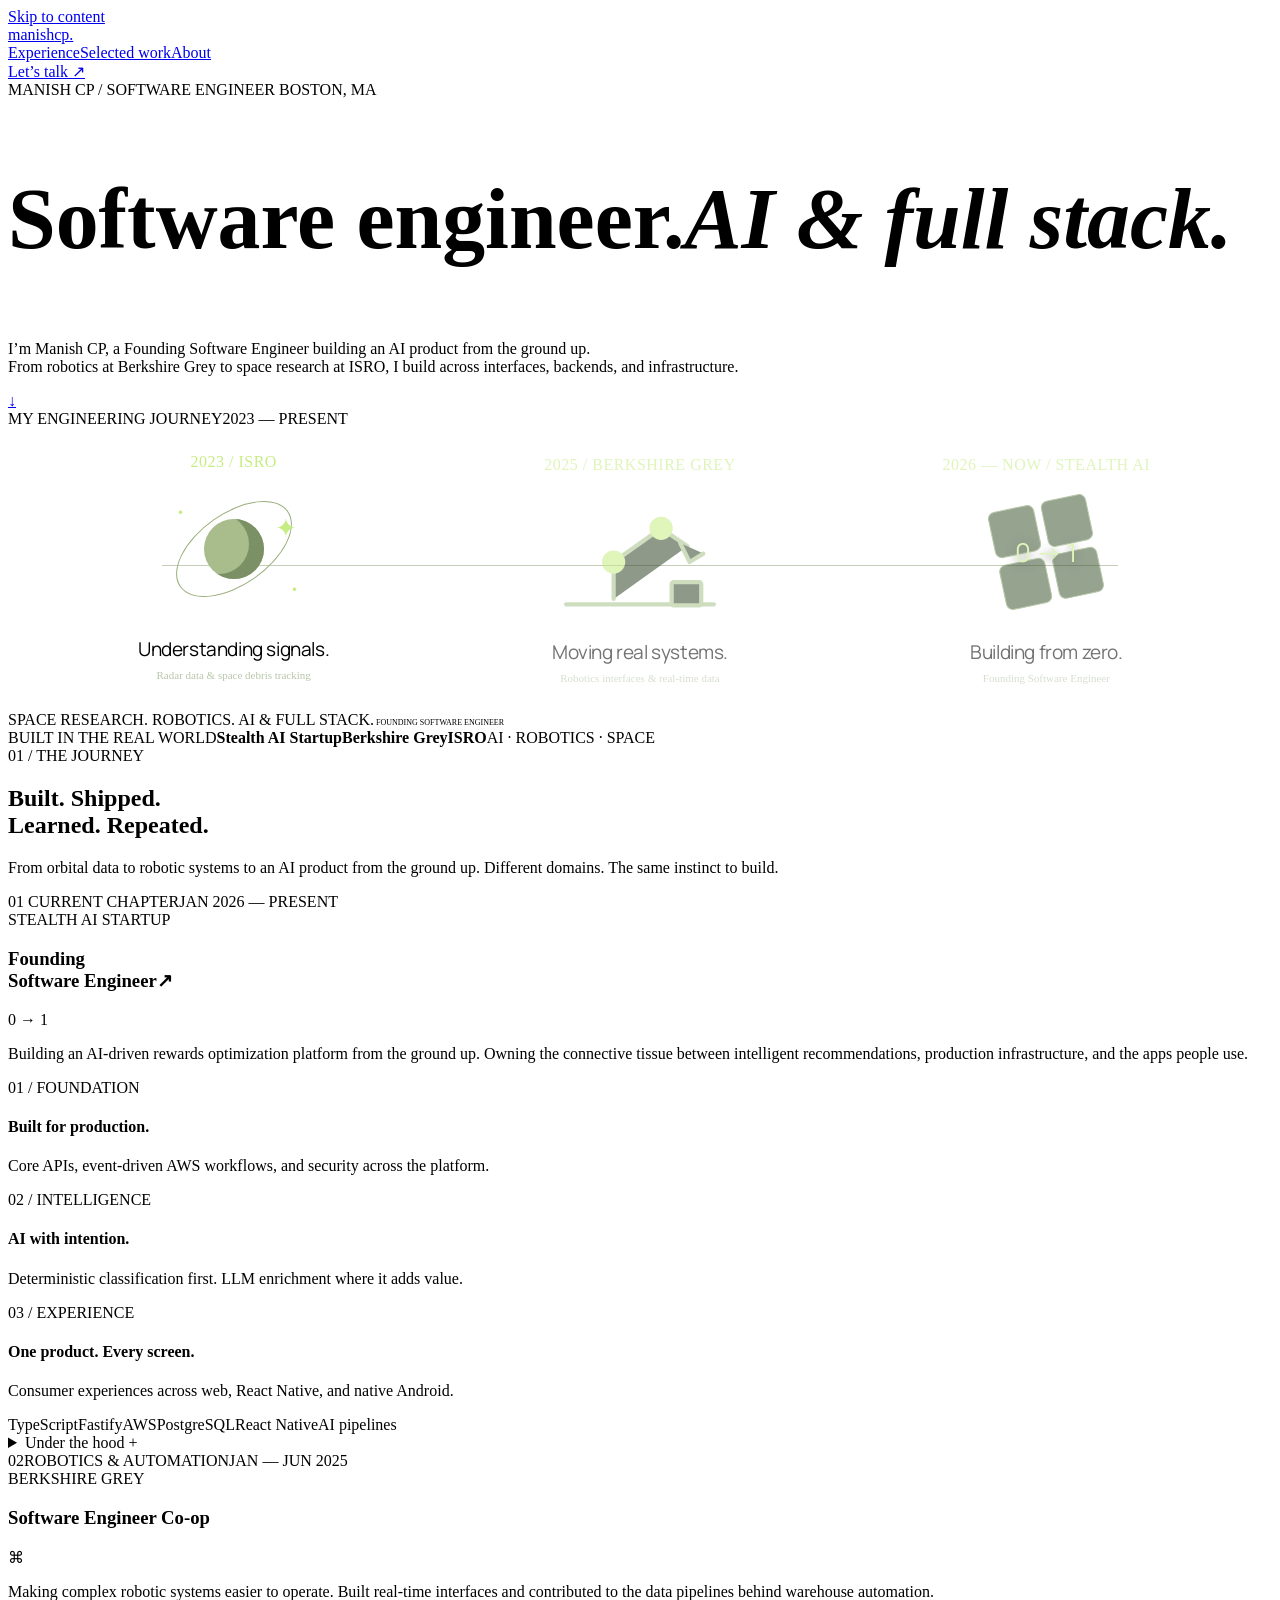
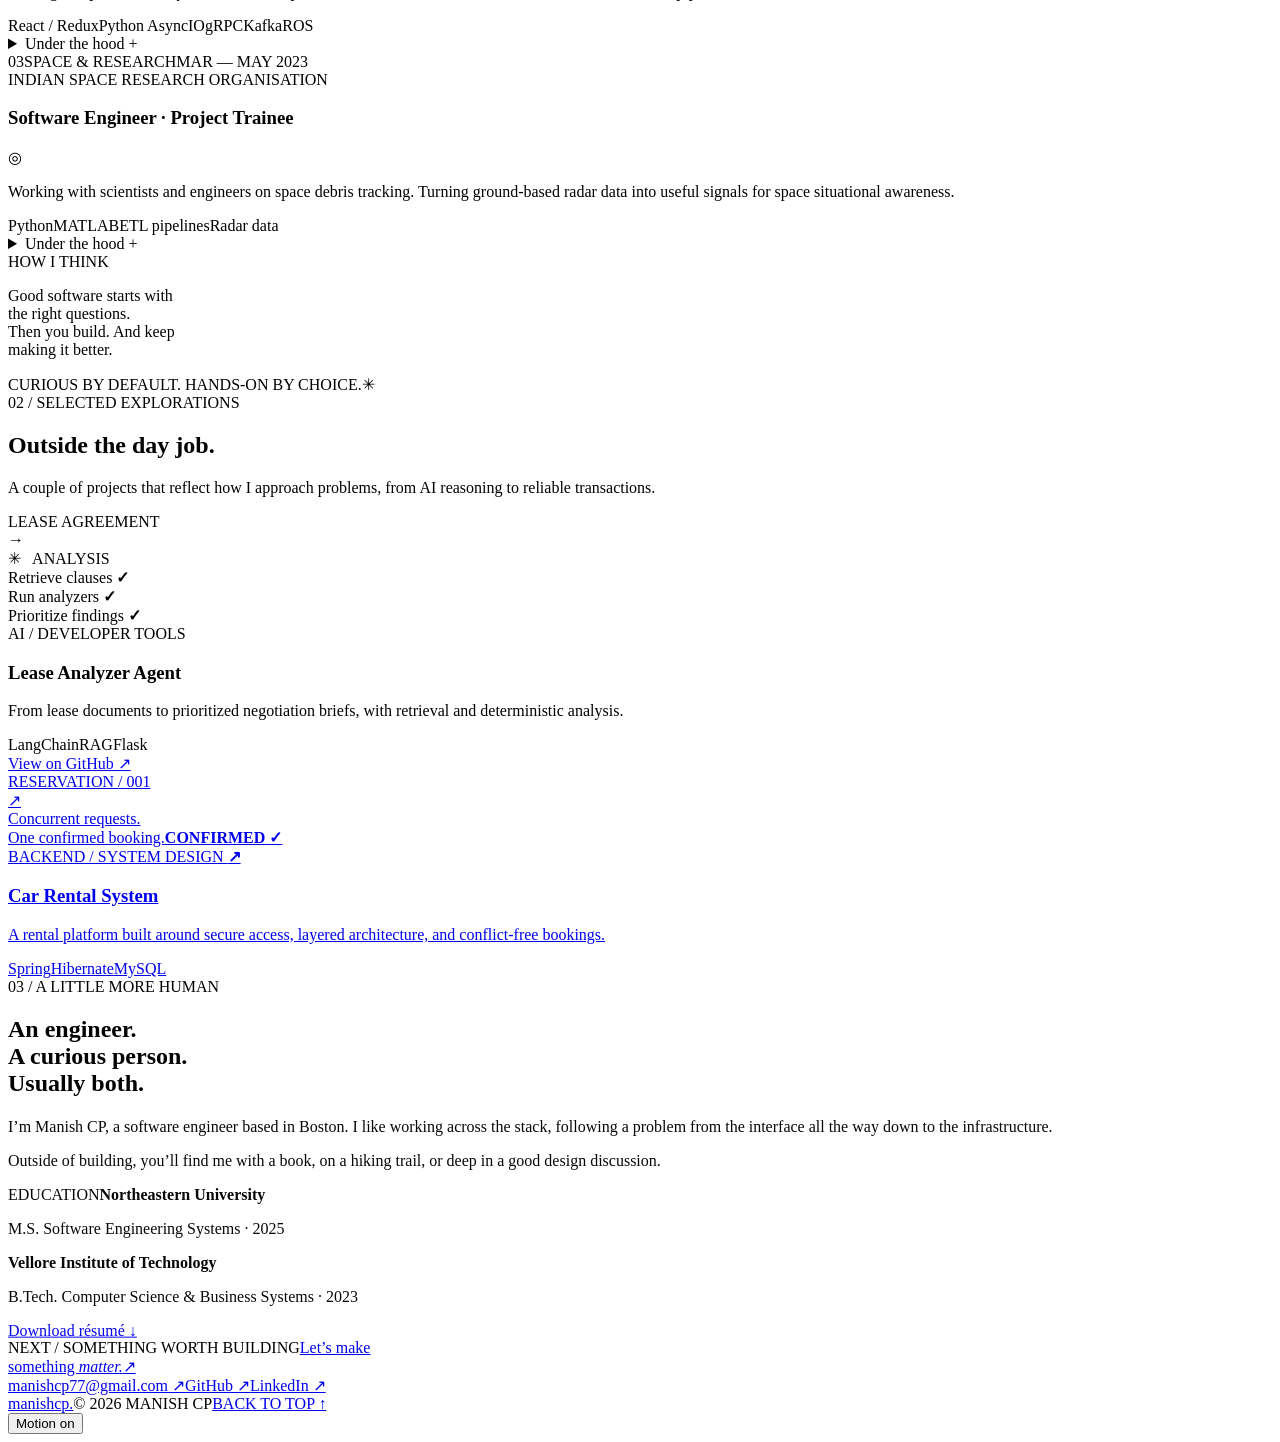
==== demo/index.html @ b19d229a "Clarify engineering focus and animate career journey" ====
<!doctype html>
<html lang="en">
<head>
  <meta charset="utf-8"><meta name="viewport" content="width=device-width,initial-scale=1">
  <title>Manish CP — Software Engineer · AI & Full Stack</title>
  <link rel="canonical" href="https://manishcp.github.io/">
  <meta name="description" content="Manish CP. Founding software engineer building AI products, reliable systems, and thoughtful interfaces.">
  <link rel="preconnect" href="https://fonts.googleapis.com"><link rel="preconnect" href="https://fonts.gstatic.com" crossorigin>
  <link href="https://fonts.googleapis.com/css2?family=DM+Sans:wght@400;450;500;550;600;650;700&family=Manrope:wght@400;500;600;650;700;750;800&display=swap" rel="stylesheet">
  <link rel="stylesheet" href="styles.css">
  <link rel="stylesheet" href="../journey.css">
  <script defer src="https://cdn.jsdelivr.net/npm/gsap@3.13.0/dist/gsap.min.js"></script>
  <script defer src="script.js"></script>
</head>
<body>
  <a class="skip" href="#main">Skip to content</a>
  <header class="nav"><a class="wordmark" href="#">manish<span>cp.</span></a><nav aria-label="Main navigation"><a href="#experience">Experience</a><a href="#work">Selected work</a><a href="#about">About</a></nav><a class="nav-contact" href="mailto:manishcp77@gmail.com">Let’s talk <span>↗</span></a></header>
  <main id="main">
    <section class="hero wrap">
      <div class="hero-main"><div class="eyebrow intro"><span class="status-dot"></span> MANISH CP / SOFTWARE ENGINEER <span class="location">BOSTON, MA</span></div>
        <h1><span class="line">Software engineer.</span><span class="line"><em>AI &amp; full stack.</em></span></h1>
        <div class="hero-bottom"><p class="intro">I’m Manish CP, a Founding Software Engineer building an AI product from the ground up.<br> From robotics at Berkshire Grey to space research at ISRO, I build across interfaces, backends, and infrastructure.</p><a class="round-link intro" href="#experience" aria-label="Explore my experience">↓</a></div>
      </div>
      <div class="system-board journey-board intro" aria-label="My engineering journey: space research at ISRO, robotics at Berkshire Grey, and founding software engineer at a stealth AI startup" data-chapter="0">
        <div class="board-top"><span><span class="tiny-dot"></span> MY ENGINEERING JOURNEY</span><span>2023 — PRESENT</span></div>
        <div class="journey-content"><div class="journey"><div class="journey-line"></div><article class="chapter"><span class="chapter-date">2023 / ISRO</span><div class="space-art"><div class="orbit"></div><div class="planet"></div><div class="satellite">✦</div><div class="star s1">·</div><div class="star s2">·</div></div><h2>Understanding signals.</h2><p>Radar data & space debris tracking</p></article><article class="chapter"><span class="chapter-date">2025 / BERKSHIRE GREY</span><div class="robot-art"><svg viewBox="0 0 180 130" aria-hidden="true"><path d="M20 115 H160"/><g class="arm"><path d="M65 110 L65 75 L110 43 L135 60"/><circle cx="65" cy="75" r="9"/><circle cx="110" cy="43" r="9"/><path class="grip" d="M128 57 L137 75 L150 67"/></g><rect x="120" y="94" width="28" height="22" rx="2"/></svg></div><h2>Moving real systems.</h2><p>Robotics interfaces & real-time data</p></article><article class="chapter"><span class="chapter-date">2026 — NOW / STEALTH AI</span><div class="founding-art"><div class="founding-grid"><span></span><span></span><span></span><span></span></div><div class="founding-symbol">0 → 1</div></div><h2>Building from zero.</h2><p>Founding Software Engineer</p></article></div></div>
        <div class="board-bottom"><span>SPACE RESEARCH. ROBOTICS. AI &amp; FULL STACK.</span><span class="live"><span class="status-dot"></span> FOUNDING SOFTWARE ENGINEER</span></div>
      </div>
      <div class="credibility"><span>BUILT IN THE REAL WORLD</span><strong>Stealth AI Startup</strong><strong>Berkshire Grey</strong><strong class="isro">ISRO</strong><span>AI · ROBOTICS · SPACE</span></div>
    </section>
    <section id="experience" class="experience wrap section-space">
      <div class="section-heading reveal"><div><span class="eyebrow">01 / THE JOURNEY</span><h2>Built. Shipped.<br><span>Learned. Repeated.</span></h2></div><p>From orbital data to robotic systems to an AI product from the ground up. Different domains. The same instinct to build.</p></div>
      <article class="role featured reveal"><div class="role-meta"><span class="role-number">01</span><span class="current"><span class="status-dot"></span> CURRENT CHAPTER</span><span>JAN 2026 — PRESENT</span></div><div class="role-main"><div class="role-title"><div><span class="company">STEALTH AI STARTUP</span><h3>Founding<br>Software Engineer<span class="accent">↗</span></h3></div><span class="role-index">0 → 1</span></div><p class="role-description">Building an AI-driven rewards optimization platform from the ground up. Owning the connective tissue between intelligent recommendations, production infrastructure, and the apps people use.</p><div class="pillars"><div><span>01 / FOUNDATION</span><h4>Built for production.</h4><p>Core APIs, event-driven AWS workflows, and security across the platform.</p></div><div><span>02 / INTELLIGENCE</span><h4>AI with intention.</h4><p>Deterministic classification first. LLM enrichment where it adds value.</p></div><div><span>03 / EXPERIENCE</span><h4>One product. Every screen.</h4><p>Consumer experiences across web, React Native, and native Android.</p></div></div><div class="tags"><span>TypeScript</span><span>Fastify</span><span>AWS</span><span>PostgreSQL</span><span>React Native</span><span>AI pipelines</span></div><details><summary>Under the hood <span>+</span></summary><p>Production APIs with Fastify and Prisma. Event processing with SQS, Step Functions, and EventBridge. JWT/RBAC and row-level security. A cross-platform scraping pipeline, merchant assets, and internal developer tooling.</p></details></div></article>
      <article class="role reveal"><div class="role-meta"><span class="role-number">02</span><span>ROBOTICS & AUTOMATION</span><span>JAN — JUN 2025</span></div><div class="role-main"><div class="role-title"><div><span class="company">BERKSHIRE GREY</span><h3>Software Engineer Co-op</h3></div><span class="abstract-mark">⌘</span></div><p class="role-description">Making complex robotic systems easier to operate. Built real-time interfaces and contributed to the data pipelines behind warehouse automation.</p><div class="tags"><span>React / Redux</span><span>Python AsyncIO</span><span>gRPC</span><span>Kafka</span><span>ROS</span></div><details><summary>Under the hood <span>+</span></summary><p>Interfaces spanning four product configurations, REST and WebSocket streams, reusable Pytest infrastructure, and Dockerized validation during the ROS1-to-ROS2 migration.</p></details></div></article>
      <article class="role reveal"><div class="role-meta"><span class="role-number">03</span><span>SPACE & RESEARCH</span><span>MAR — MAY 2023</span></div><div class="role-main"><div class="role-title"><div><span class="company">INDIAN SPACE RESEARCH ORGANISATION</span><h3>Software Engineer · Project Trainee</h3></div><span class="abstract-mark">◎</span></div><p class="role-description">Working with scientists and engineers on space debris tracking. Turning ground-based radar data into useful signals for space situational awareness.</p><div class="tags"><span>Python</span><span>MATLAB</span><span>ETL pipelines</span><span>Radar data</span></div><details><summary>Under the hood <span>+</span></summary><p>Automated radar data preprocessing and a space debris tracking prototype, with orbital coverage algorithms tuned to improve radar pass success.</p></details></div></article>
    </section>
    <section class="approach"><div class="wrap approach-inner"><span class="eyebrow reveal">HOW I THINK</span><p class="manifesto reveal">Good software starts with<br>the right questions.<br><span>Then you build. And keep<br>making it better.</span></p><div class="approach-footer"><span>CURIOUS BY DEFAULT. HANDS-ON BY CHOICE.</span><span class="asterisk" aria-hidden="true">✳</span></div></div></section>
    <section id="work" class="wrap section-space"><div class="section-heading reveal"><div><span class="eyebrow">02 / SELECTED EXPLORATIONS</span><h2>Outside the day job.</h2></div><p>A couple of projects that reflect how I approach problems, from AI reasoning to reliable transactions.</p></div><div class="projects"><article class="project reveal"><div class="project-visual agent-art" aria-hidden="true"><div class="document"><i></i><i></i><i></i><i></i><i></i><span>LEASE AGREEMENT</span></div><span class="connector">→</span><div class="analysis-box"><span>✳ &nbsp; ANALYSIS</span><div>Retrieve clauses <b>✓</b></div><div>Run analyzers <b>✓</b></div><div>Prioritize findings <b>✓</b></div></div></div><div class="project-caption"><span>AI / DEVELOPER TOOLS</span><h3>Lease Analyzer Agent</h3><p>From lease documents to prioritized negotiation briefs, with retrieval and deterministic analysis.</p><div class="tags"><span>LangChain</span><span>RAG</span><span>Flask</span></div><a class="text-link" href="https://github.com/ManishCP/agent_build_hackathon" target="_blank" rel="noopener noreferrer">View on GitHub ↗</a></div></article><a class="project reveal" href="https://github.com/ManishCP/CarRentalSystem" target="_blank" rel="noopener noreferrer"><div class="project-visual rental-art" aria-hidden="true"><div class="booking"><span>RESERVATION / 001</span><div class="car">↗</div><div class="booking-bottom"><span>Concurrent requests.<br>One confirmed booking.</span><b>CONFIRMED ✓</b></div></div></div><div class="project-caption"><span>BACKEND / SYSTEM DESIGN <b>↗</b></span><h3>Car Rental System</h3><p>A rental platform built around secure access, layered architecture, and conflict-free bookings.</p><div class="tags"><span>Spring</span><span>Hibernate</span><span>MySQL</span></div></div></a></div></section>
    <section id="about" class="about wrap section-space"><div class="reveal"><span class="eyebrow">03 / A LITTLE MORE HUMAN</span><h2>An engineer.<br>A curious person.<br><span>Usually both.</span></h2></div><div class="about-copy reveal"><p>I’m Manish CP, a software engineer based in Boston. I like working across the stack, following a problem from the interface all the way down to the infrastructure.</p><p>Outside of building, you’ll find me with a book, on a hiking trail, or deep in a good design discussion.</p><div class="education"><span>EDUCATION</span><strong>Northeastern University</strong><p>M.S. Software Engineering Systems · 2025</p><strong>Vellore Institute of Technology</strong><p>B.Tech. Computer Science & Business Systems · 2023</p></div><a class="text-link" href="../Docs/ManishCP_Resume.pdf" download="Manish_SoftwareEngineer_2026.pdf">Download résumé ↓</a></div></section>
    <footer id="contact"><div class="wrap"><div class="footer-top"><span class="eyebrow">NEXT / SOMETHING WORTH BUILDING</span><a href="mailto:manishcp77@gmail.com" class="contact-title">Let’s make<br>something <em>matter.</em><span>↗</span></a><div class="footer-links"><a href="mailto:manishcp77@gmail.com">manishcp77@gmail.com ↗</a><a href="https://github.com/ManishCP" target="_blank" rel="noopener noreferrer">GitHub ↗</a><a href="https://www.linkedin.com/in/manishcp/" target="_blank" rel="noopener noreferrer">LinkedIn ↗</a></div></div><div class="footer-bottom"><a class="wordmark" href="#">manish<span>cp.</span></a><span>© 2026 MANISH CP</span><a href="#">BACK TO TOP ↑</a></div></div></footer>
  </main>
  <button class="motion-toggle" aria-pressed="false" title="Pause decorative animations">Motion <span>on</span></button>
</body>
</html>
---- journey.css ----
.journey-content{padding:25px 35px 30px;background-image:radial-gradient(#a2b79325 .7px,transparent .7px);background-size:20px 20px}.journey{display:grid;grid-template-columns:repeat(3,1fr);gap:25px;position:relative}.journey-line{position:absolute;top:49%;height:1px;background:#69835366;left:10%;right:10%}.chapter{position:relative;text-align:center;opacity:.55;transition:opacity .9s,transform .9s;transform:translateY(3px)}.chapter-date{font:9px var(--mono);letter-spacing:.5px;color:#c5ed83}.chapter h2{font:400 19px Manrope,sans-serif;letter-spacing:-.4px;margin:10px 0 7px}.chapter p{font-size:11px;color:#b7c6aa;margin:0}.space-art,.robot-art,.founding-art{height:155px;position:relative;max-width:190px;margin:auto}.journey .planet{width:60px;height:60px;border-radius:50%;background:#a8bc8c;box-shadow:inset -15px -5px 0 #7b9065;position:absolute;top:50%;left:50%;transform:translate(-50%,-50%)}.journey .orbit{width:130px;height:70px;border:1px solid #98ad7a;border-radius:50%;position:absolute;top:50%;left:50%;transform:translate(-50%,-50%) rotate(-35deg)}.satellite{position:absolute;top:27%;left:72%;color:#c5ed83;font-size:26px;animation:journey-satellite 5s ease-in-out infinite}.star{position:absolute;color:#c5ed83;font-size:30px}.s1{left:20%;top:15%}.s2{left:80%;top:65%}.robot-art svg{height:100%;width:100%;fill:#33462c;stroke:#a8c38c;stroke-width:4;stroke-linecap:round;stroke-linejoin:round}.robot-art .arm{transform-origin:65px 110px;animation:journey-robot 4s ease-in-out infinite}.robot-art circle{fill:#c5ed83;stroke:#c5ed83}.founding-grid{position:absolute;top:50%;left:50%;width:100px;height:100px;transform:translate(-50%,-50%) rotate(-12deg);display:grid;grid-template-columns:1fr 1fr;gap:7px}.founding-grid span{background:#405835;border:1px solid #7e9a62;border-radius:7px;animation:journey-tiles 4s ease-in-out infinite alternate}.founding-grid span:nth-child(2){animation-delay:-1s}.founding-grid span:nth-child(3){animation-delay:-2s}.founding-symbol{position:absolute;inset:0;display:grid;place-items:center;font:26px Manrope,sans-serif;color:#c5ed83;text-shadow:0 2px 10px #10200a}.journey-board[data-chapter="0"] .chapter:nth-of-type(1),.journey-board[data-chapter="1"] .chapter:nth-of-type(2),.journey-board[data-chapter="2"] .chapter:nth-of-type(3){opacity:1;transform:none}.journey-board .board-bottom{gap:20px}.journey-board .live{font-size:8px}.motion-off .chapter{opacity:1;transform:none}.hero h1{font-size:clamp(54px,6.7vw,92px)}@keyframes journey-satellite{50%{transform:translate(-4px,8px)}}@keyframes journey-robot{50%{transform:rotate(-15deg)}}@keyframes journey-tiles{to{background:#66884a;transform:translateY(-4px)}}@media(max-width:800px){.journey-content{padding:25px 15px}.journey{gap:12px}.chapter-date{font-size:7px}.chapter h2{font-size:15px}.chapter p{font-size:9px}.journey-board .board-bottom{font-size:7px;letter-spacing:.4px}.journey-board .live{font-size:7px}}@media(max-width:560px){.hero h1{font-size:clamp(35px,8.5vw,48px);letter-spacing:-2px}.journey-content{padding:20px 23px}.journey{grid-template-columns:1fr;gap:15px}.journey-line{top:30px;bottom:30px;left:42px;right:auto;height:auto;width:1px}.chapter{display:grid;grid-template-columns:85px 1fr;text-align:left;align-items:center;column-gap:20px;min-height:95px}.chapter-date{grid-column:2;align-self:end;font-size:7px}.space-art,.robot-art,.founding-art{width:85px;height:95px;grid-column:1;grid-row:1 / 4}.chapter h2{grid-column:2;font-size:16px;margin:7px 0 4px}.chapter p{grid-column:2;align-self:start;font-size:9px}.journey .planet{width:35px;height:35px}.journey .orbit{width:80px;height:40px}.satellite{font-size:18px}.founding-grid{width:65px;height:65px;gap:4px}.founding-symbol{font-size:19px}.journey-board .board-bottom{flex-direction:column;gap:12px}.journey-board .board-bottom>span:first-child{max-width:none}.journey-board .live{font-size:7px}}@media(prefers-reduced-motion:reduce){.chapter{opacity:1;transform:none}}
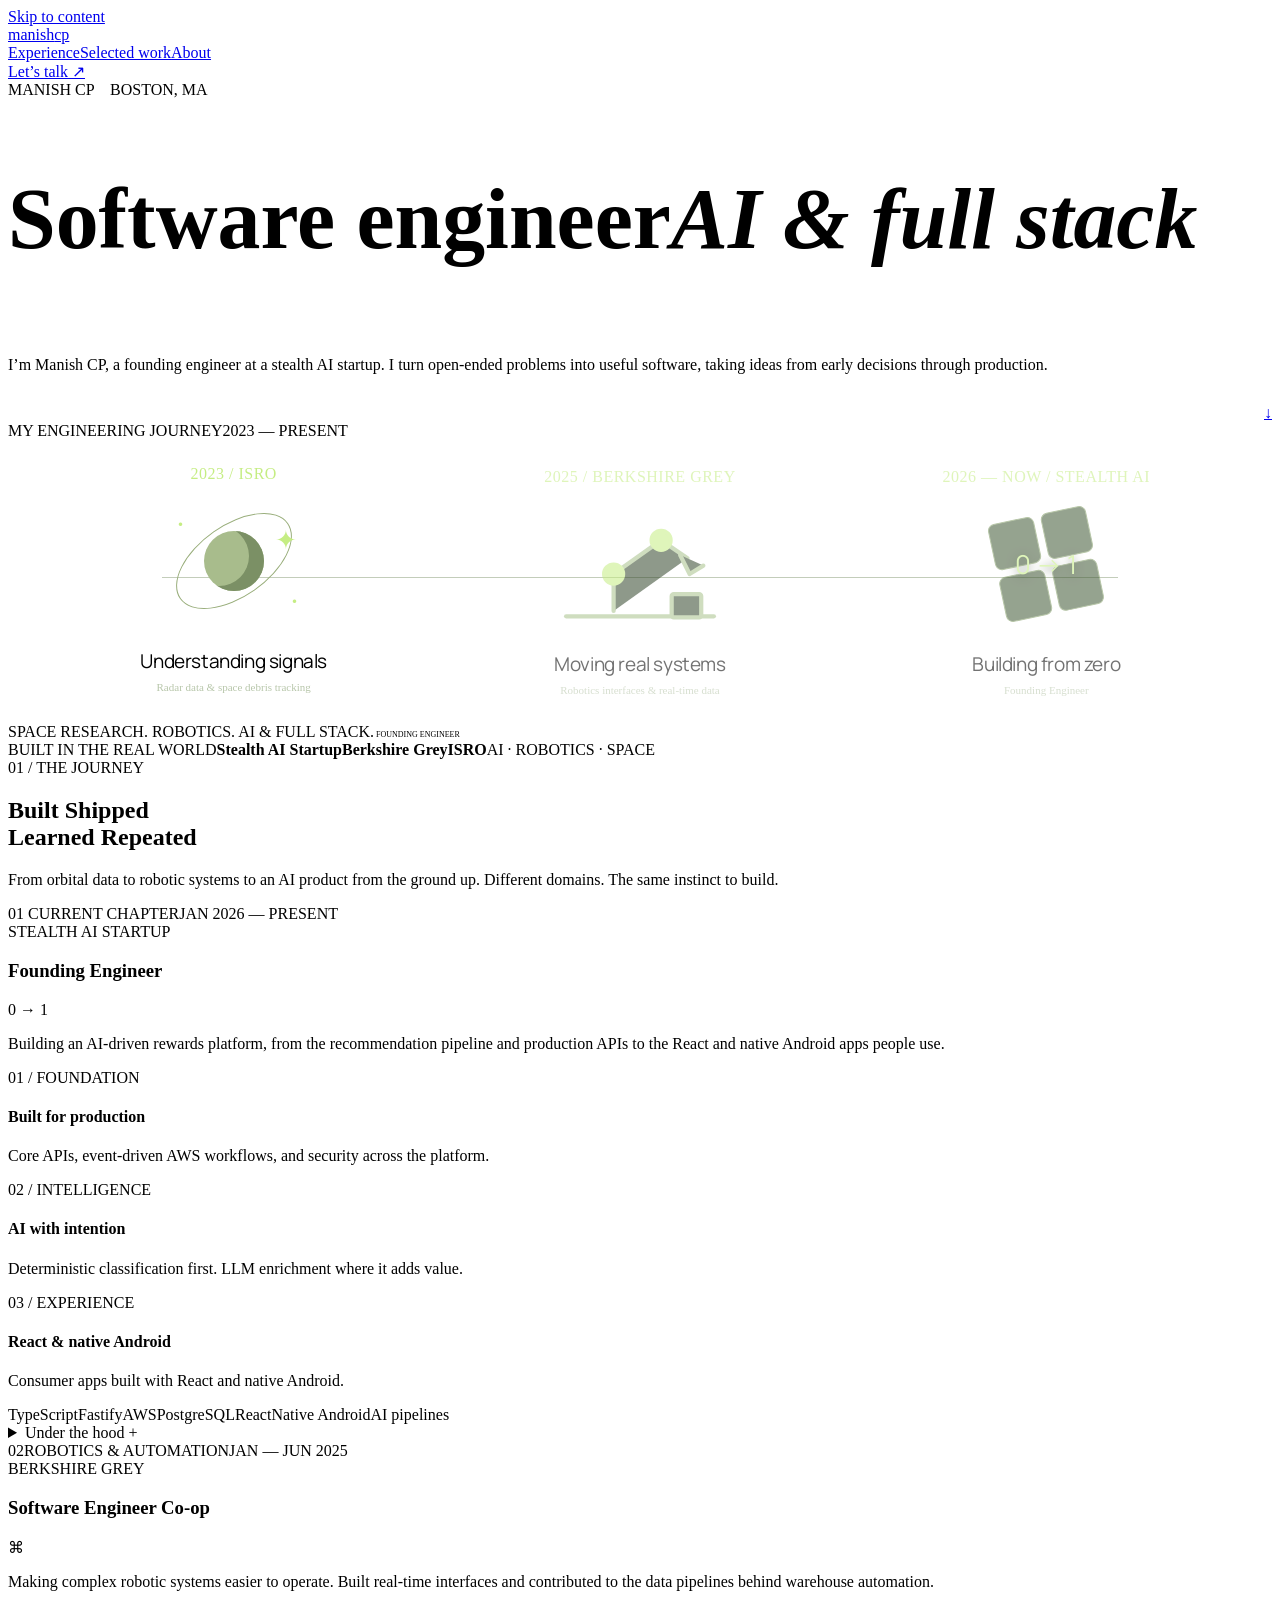
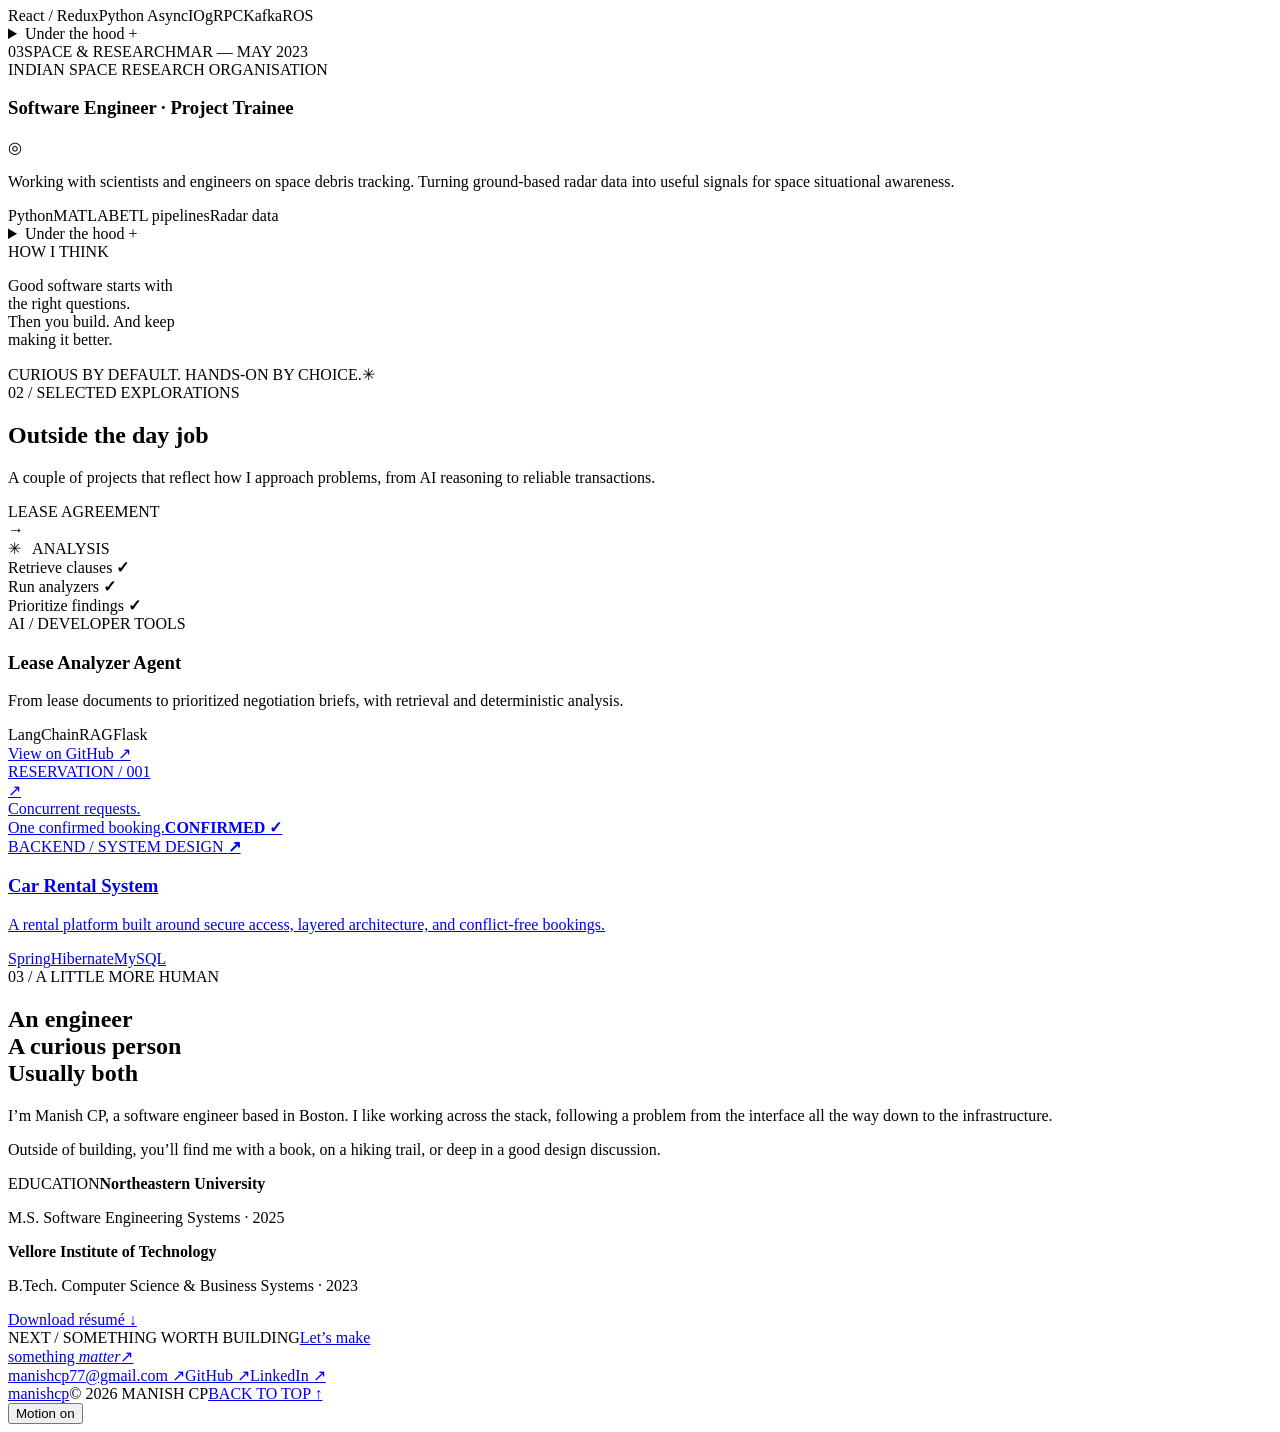
==== commit 8a679464: "Refine portfolio copy and full-width introduction" ====
--- a/demo/index.html
+++ b/demo/index.html
@@ -14,30 +14,30 @@
 </head>
 <body>
   <a class="skip" href="#main">Skip to content</a>
-  <header class="nav"><a class="wordmark" href="#">manish<span>cp.</span></a><nav aria-label="Main navigation"><a href="#experience">Experience</a><a href="#work">Selected work</a><a href="#about">About</a></nav><a class="nav-contact" href="mailto:manishcp77@gmail.com">Let’s talk <span>↗</span></a></header>
+  <header class="nav"><a class="wordmark" href="#">manish<span>cp</span></a><nav aria-label="Main navigation"><a href="#experience">Experience</a><a href="#work">Selected work</a><a href="#about">About</a></nav><a class="nav-contact" href="mailto:manishcp77@gmail.com">Let’s talk <span>↗</span></a></header>
   <main id="main">
     <section class="hero wrap">
-      <div class="hero-main"><div class="eyebrow intro"><span class="status-dot"></span> MANISH CP / SOFTWARE ENGINEER <span class="location">BOSTON, MA</span></div>
-        <h1><span class="line">Software engineer.</span><span class="line"><em>AI &amp; full stack.</em></span></h1>
-        <div class="hero-bottom"><p class="intro">I’m Manish CP, a Founding Software Engineer building an AI product from the ground up.<br> From robotics at Berkshire Grey to space research at ISRO, I build across interfaces, backends, and infrastructure.</p><a class="round-link intro" href="#experience" aria-label="Explore my experience">↓</a></div>
+      <div class="hero-main"><div class="eyebrow intro"><span class="status-dot"></span> MANISH CP <span class="location">BOSTON, MA</span></div>
+        <h1><span class="line">Software engineer</span><span class="line"><em>AI &amp; full stack</em></span></h1>
+        <div class="hero-bottom"><p class="intro">I’m Manish CP, a founding engineer at a stealth AI startup. I turn open-ended problems into useful software, taking ideas from early decisions through production.</p><a class="round-link intro" href="#experience" aria-label="Explore my experience">↓</a></div>
       </div>
       <div class="system-board journey-board intro" aria-label="My engineering journey: space research at ISRO, robotics at Berkshire Grey, and founding software engineer at a stealth AI startup" data-chapter="0">
         <div class="board-top"><span><span class="tiny-dot"></span> MY ENGINEERING JOURNEY</span><span>2023 — PRESENT</span></div>
-        <div class="journey-content"><div class="journey"><div class="journey-line"></div><article class="chapter"><span class="chapter-date">2023 / ISRO</span><div class="space-art"><div class="orbit"></div><div class="planet"></div><div class="satellite">✦</div><div class="star s1">·</div><div class="star s2">·</div></div><h2>Understanding signals.</h2><p>Radar data & space debris tracking</p></article><article class="chapter"><span class="chapter-date">2025 / BERKSHIRE GREY</span><div class="robot-art"><svg viewBox="0 0 180 130" aria-hidden="true"><path d="M20 115 H160"/><g class="arm"><path d="M65 110 L65 75 L110 43 L135 60"/><circle cx="65" cy="75" r="9"/><circle cx="110" cy="43" r="9"/><path class="grip" d="M128 57 L137 75 L150 67"/></g><rect x="120" y="94" width="28" height="22" rx="2"/></svg></div><h2>Moving real systems.</h2><p>Robotics interfaces & real-time data</p></article><article class="chapter"><span class="chapter-date">2026 — NOW / STEALTH AI</span><div class="founding-art"><div class="founding-grid"><span></span><span></span><span></span><span></span></div><div class="founding-symbol">0 → 1</div></div><h2>Building from zero.</h2><p>Founding Software Engineer</p></article></div></div>
-        <div class="board-bottom"><span>SPACE RESEARCH. ROBOTICS. AI &amp; FULL STACK.</span><span class="live"><span class="status-dot"></span> FOUNDING SOFTWARE ENGINEER</span></div>
+        <div class="journey-content"><div class="journey"><div class="journey-line"></div><article class="chapter"><span class="chapter-date">2023 / ISRO</span><div class="space-art"><div class="orbit"></div><div class="planet"></div><div class="satellite">✦</div><div class="star s1">·</div><div class="star s2">·</div></div><h2>Understanding signals</h2><p>Radar data & space debris tracking</p></article><article class="chapter"><span class="chapter-date">2025 / BERKSHIRE GREY</span><div class="robot-art"><svg viewBox="0 0 180 130" aria-hidden="true"><path d="M20 115 H160"/><g class="arm"><path d="M65 110 L65 75 L110 43 L135 60"/><circle cx="65" cy="75" r="9"/><circle cx="110" cy="43" r="9"/><path class="grip" d="M128 57 L137 75 L150 67"/></g><rect x="120" y="94" width="28" height="22" rx="2"/></svg></div><h2>Moving real systems</h2><p>Robotics interfaces & real-time data</p></article><article class="chapter"><span class="chapter-date">2026 — NOW / STEALTH AI</span><div class="founding-art"><div class="founding-grid"><span></span><span></span><span></span><span></span></div><div class="founding-symbol">0 → 1</div></div><h2>Building from zero</h2><p>Founding Engineer</p></article></div></div>
+        <div class="board-bottom"><span>SPACE RESEARCH. ROBOTICS. AI &amp; FULL STACK.</span><span class="live"><span class="status-dot"></span> FOUNDING ENGINEER</span></div>
       </div>
       <div class="credibility"><span>BUILT IN THE REAL WORLD</span><strong>Stealth AI Startup</strong><strong>Berkshire Grey</strong><strong class="isro">ISRO</strong><span>AI · ROBOTICS · SPACE</span></div>
     </section>
     <section id="experience" class="experience wrap section-space">
-      <div class="section-heading reveal"><div><span class="eyebrow">01 / THE JOURNEY</span><h2>Built. Shipped.<br><span>Learned. Repeated.</span></h2></div><p>From orbital data to robotic systems to an AI product from the ground up. Different domains. The same instinct to build.</p></div>
-      <article class="role featured reveal"><div class="role-meta"><span class="role-number">01</span><span class="current"><span class="status-dot"></span> CURRENT CHAPTER</span><span>JAN 2026 — PRESENT</span></div><div class="role-main"><div class="role-title"><div><span class="company">STEALTH AI STARTUP</span><h3>Founding<br>Software Engineer<span class="accent">↗</span></h3></div><span class="role-index">0 → 1</span></div><p class="role-description">Building an AI-driven rewards optimization platform from the ground up. Owning the connective tissue between intelligent recommendations, production infrastructure, and the apps people use.</p><div class="pillars"><div><span>01 / FOUNDATION</span><h4>Built for production.</h4><p>Core APIs, event-driven AWS workflows, and security across the platform.</p></div><div><span>02 / INTELLIGENCE</span><h4>AI with intention.</h4><p>Deterministic classification first. LLM enrichment where it adds value.</p></div><div><span>03 / EXPERIENCE</span><h4>One product. Every screen.</h4><p>Consumer experiences across web, React Native, and native Android.</p></div></div><div class="tags"><span>TypeScript</span><span>Fastify</span><span>AWS</span><span>PostgreSQL</span><span>React Native</span><span>AI pipelines</span></div><details><summary>Under the hood <span>+</span></summary><p>Production APIs with Fastify and Prisma. Event processing with SQS, Step Functions, and EventBridge. JWT/RBAC and row-level security. A cross-platform scraping pipeline, merchant assets, and internal developer tooling.</p></details></div></article>
+      <div class="section-heading reveal"><div><span class="eyebrow">01 / THE JOURNEY</span><h2>Built Shipped<br><span>Learned Repeated</span></h2></div><p>From orbital data to robotic systems to an AI product from the ground up. Different domains. The same instinct to build.</p></div>
+      <article class="role featured reveal"><div class="role-meta"><span class="role-number">01</span><span class="current"><span class="status-dot"></span> CURRENT CHAPTER</span><span>JAN 2026 — PRESENT</span></div><div class="role-main"><div class="role-title"><div><span class="company">STEALTH AI STARTUP</span><h3>Founding Engineer</h3></div><span class="role-index">0 → 1</span></div><p class="role-description">Building an AI-driven rewards platform, from the recommendation pipeline and production APIs to the React and native Android apps people use.</p><div class="pillars"><div><span>01 / FOUNDATION</span><h4>Built for production</h4><p>Core APIs, event-driven AWS workflows, and security across the platform.</p></div><div><span>02 / INTELLIGENCE</span><h4>AI with intention</h4><p>Deterministic classification first. LLM enrichment where it adds value.</p></div><div><span>03 / EXPERIENCE</span><h4>React &amp; native Android</h4><p>Consumer apps built with React and native Android.</p></div></div><div class="tags"><span>TypeScript</span><span>Fastify</span><span>AWS</span><span>PostgreSQL</span><span>React</span><span>Native Android</span><span>AI pipelines</span></div><details><summary>Under the hood <span>+</span></summary><p>Production APIs with Fastify and Prisma. Event processing with SQS, Step Functions, and EventBridge. JWT/RBAC and row-level security. A cross-platform scraping pipeline, merchant assets, and internal developer tooling.</p></details></div></article>
       <article class="role reveal"><div class="role-meta"><span class="role-number">02</span><span>ROBOTICS & AUTOMATION</span><span>JAN — JUN 2025</span></div><div class="role-main"><div class="role-title"><div><span class="company">BERKSHIRE GREY</span><h3>Software Engineer Co-op</h3></div><span class="abstract-mark">⌘</span></div><p class="role-description">Making complex robotic systems easier to operate. Built real-time interfaces and contributed to the data pipelines behind warehouse automation.</p><div class="tags"><span>React / Redux</span><span>Python AsyncIO</span><span>gRPC</span><span>Kafka</span><span>ROS</span></div><details><summary>Under the hood <span>+</span></summary><p>Interfaces spanning four product configurations, REST and WebSocket streams, reusable Pytest infrastructure, and Dockerized validation during the ROS1-to-ROS2 migration.</p></details></div></article>
       <article class="role reveal"><div class="role-meta"><span class="role-number">03</span><span>SPACE & RESEARCH</span><span>MAR — MAY 2023</span></div><div class="role-main"><div class="role-title"><div><span class="company">INDIAN SPACE RESEARCH ORGANISATION</span><h3>Software Engineer · Project Trainee</h3></div><span class="abstract-mark">◎</span></div><p class="role-description">Working with scientists and engineers on space debris tracking. Turning ground-based radar data into useful signals for space situational awareness.</p><div class="tags"><span>Python</span><span>MATLAB</span><span>ETL pipelines</span><span>Radar data</span></div><details><summary>Under the hood <span>+</span></summary><p>Automated radar data preprocessing and a space debris tracking prototype, with orbital coverage algorithms tuned to improve radar pass success.</p></details></div></article>
     </section>
     <section class="approach"><div class="wrap approach-inner"><span class="eyebrow reveal">HOW I THINK</span><p class="manifesto reveal">Good software starts with<br>the right questions.<br><span>Then you build. And keep<br>making it better.</span></p><div class="approach-footer"><span>CURIOUS BY DEFAULT. HANDS-ON BY CHOICE.</span><span class="asterisk" aria-hidden="true">✳</span></div></div></section>
-    <section id="work" class="wrap section-space"><div class="section-heading reveal"><div><span class="eyebrow">02 / SELECTED EXPLORATIONS</span><h2>Outside the day job.</h2></div><p>A couple of projects that reflect how I approach problems, from AI reasoning to reliable transactions.</p></div><div class="projects"><article class="project reveal"><div class="project-visual agent-art" aria-hidden="true"><div class="document"><i></i><i></i><i></i><i></i><i></i><span>LEASE AGREEMENT</span></div><span class="connector">→</span><div class="analysis-box"><span>✳ &nbsp; ANALYSIS</span><div>Retrieve clauses <b>✓</b></div><div>Run analyzers <b>✓</b></div><div>Prioritize findings <b>✓</b></div></div></div><div class="project-caption"><span>AI / DEVELOPER TOOLS</span><h3>Lease Analyzer Agent</h3><p>From lease documents to prioritized negotiation briefs, with retrieval and deterministic analysis.</p><div class="tags"><span>LangChain</span><span>RAG</span><span>Flask</span></div><a class="text-link" href="https://github.com/ManishCP/agent_build_hackathon" target="_blank" rel="noopener noreferrer">View on GitHub ↗</a></div></article><a class="project reveal" href="https://github.com/ManishCP/CarRentalSystem" target="_blank" rel="noopener noreferrer"><div class="project-visual rental-art" aria-hidden="true"><div class="booking"><span>RESERVATION / 001</span><div class="car">↗</div><div class="booking-bottom"><span>Concurrent requests.<br>One confirmed booking.</span><b>CONFIRMED ✓</b></div></div></div><div class="project-caption"><span>BACKEND / SYSTEM DESIGN <b>↗</b></span><h3>Car Rental System</h3><p>A rental platform built around secure access, layered architecture, and conflict-free bookings.</p><div class="tags"><span>Spring</span><span>Hibernate</span><span>MySQL</span></div></div></a></div></section>
-    <section id="about" class="about wrap section-space"><div class="reveal"><span class="eyebrow">03 / A LITTLE MORE HUMAN</span><h2>An engineer.<br>A curious person.<br><span>Usually both.</span></h2></div><div class="about-copy reveal"><p>I’m Manish CP, a software engineer based in Boston. I like working across the stack, following a problem from the interface all the way down to the infrastructure.</p><p>Outside of building, you’ll find me with a book, on a hiking trail, or deep in a good design discussion.</p><div class="education"><span>EDUCATION</span><strong>Northeastern University</strong><p>M.S. Software Engineering Systems · 2025</p><strong>Vellore Institute of Technology</strong><p>B.Tech. Computer Science & Business Systems · 2023</p></div><a class="text-link" href="../Docs/ManishCP_Resume.pdf" download="Manish_SoftwareEngineer_2026.pdf">Download résumé ↓</a></div></section>
-    <footer id="contact"><div class="wrap"><div class="footer-top"><span class="eyebrow">NEXT / SOMETHING WORTH BUILDING</span><a href="mailto:manishcp77@gmail.com" class="contact-title">Let’s make<br>something <em>matter.</em><span>↗</span></a><div class="footer-links"><a href="mailto:manishcp77@gmail.com">manishcp77@gmail.com ↗</a><a href="https://github.com/ManishCP" target="_blank" rel="noopener noreferrer">GitHub ↗</a><a href="https://www.linkedin.com/in/manishcp/" target="_blank" rel="noopener noreferrer">LinkedIn ↗</a></div></div><div class="footer-bottom"><a class="wordmark" href="#">manish<span>cp.</span></a><span>© 2026 MANISH CP</span><a href="#">BACK TO TOP ↑</a></div></div></footer>
+    <section id="work" class="wrap section-space"><div class="section-heading reveal"><div><span class="eyebrow">02 / SELECTED EXPLORATIONS</span><h2>Outside the day job</h2></div><p>A couple of projects that reflect how I approach problems, from AI reasoning to reliable transactions.</p></div><div class="projects"><article class="project reveal"><div class="project-visual agent-art" aria-hidden="true"><div class="document"><i></i><i></i><i></i><i></i><i></i><span>LEASE AGREEMENT</span></div><span class="connector">→</span><div class="analysis-box"><span>✳ &nbsp; ANALYSIS</span><div>Retrieve clauses <b>✓</b></div><div>Run analyzers <b>✓</b></div><div>Prioritize findings <b>✓</b></div></div></div><div class="project-caption"><span>AI / DEVELOPER TOOLS</span><h3>Lease Analyzer Agent</h3><p>From lease documents to prioritized negotiation briefs, with retrieval and deterministic analysis.</p><div class="tags"><span>LangChain</span><span>RAG</span><span>Flask</span></div><a class="text-link" href="https://github.com/ManishCP/agent_build_hackathon" target="_blank" rel="noopener noreferrer">View on GitHub ↗</a></div></article><a class="project reveal" href="https://github.com/ManishCP/CarRentalSystem" target="_blank" rel="noopener noreferrer"><div class="project-visual rental-art" aria-hidden="true"><div class="booking"><span>RESERVATION / 001</span><div class="car">↗</div><div class="booking-bottom"><span>Concurrent requests.<br>One confirmed booking.</span><b>CONFIRMED ✓</b></div></div></div><div class="project-caption"><span>BACKEND / SYSTEM DESIGN <b>↗</b></span><h3>Car Rental System</h3><p>A rental platform built around secure access, layered architecture, and conflict-free bookings.</p><div class="tags"><span>Spring</span><span>Hibernate</span><span>MySQL</span></div></div></a></div></section>
+    <section id="about" class="about wrap section-space"><div class="reveal"><span class="eyebrow">03 / A LITTLE MORE HUMAN</span><h2>An engineer<br>A curious person<br><span>Usually both</span></h2></div><div class="about-copy reveal"><p>I’m Manish CP, a software engineer based in Boston. I like working across the stack, following a problem from the interface all the way down to the infrastructure.</p><p>Outside of building, you’ll find me with a book, on a hiking trail, or deep in a good design discussion.</p><div class="education"><span>EDUCATION</span><strong>Northeastern University</strong><p>M.S. Software Engineering Systems · 2025</p><strong>Vellore Institute of Technology</strong><p>B.Tech. Computer Science & Business Systems · 2023</p></div><a class="text-link" href="../Docs/ManishCP_Resume.pdf" download="Manish_SoftwareEngineer_2026.pdf">Download résumé ↓</a></div></section>
+    <footer id="contact"><div class="wrap"><div class="footer-top"><span class="eyebrow">NEXT / SOMETHING WORTH BUILDING</span><a href="mailto:manishcp77@gmail.com" class="contact-title">Let’s make<br>something <em>matter</em><span>↗</span></a><div class="footer-links"><a href="mailto:manishcp77@gmail.com">manishcp77@gmail.com ↗</a><a href="https://github.com/ManishCP" target="_blank" rel="noopener noreferrer">GitHub ↗</a><a href="https://www.linkedin.com/in/manishcp/" target="_blank" rel="noopener noreferrer">LinkedIn ↗</a></div></div><div class="footer-bottom"><a class="wordmark" href="#">manish<span>cp</span></a><span>© 2026 MANISH CP</span><a href="#">BACK TO TOP ↑</a></div></div></footer>
   </main>
   <button class="motion-toggle" aria-pressed="false" title="Pause decorative animations">Motion <span>on</span></button>
 </body>
--- a/journey.css
+++ b/journey.css
@@ -1 +1,5 @@
 .journey-content{padding:25px 35px 30px;background-image:radial-gradient(#a2b79325 .7px,transparent .7px);background-size:20px 20px}.journey{display:grid;grid-template-columns:repeat(3,1fr);gap:25px;position:relative}.journey-line{position:absolute;top:49%;height:1px;background:#69835366;left:10%;right:10%}.chapter{position:relative;text-align:center;opacity:.55;transition:opacity .9s,transform .9s;transform:translateY(3px)}.chapter-date{font:9px var(--mono);letter-spacing:.5px;color:#c5ed83}.chapter h2{font:400 19px Manrope,sans-serif;letter-spacing:-.4px;margin:10px 0 7px}.chapter p{font-size:11px;color:#b7c6aa;margin:0}.space-art,.robot-art,.founding-art{height:155px;position:relative;max-width:190px;margin:auto}.journey .planet{width:60px;height:60px;border-radius:50%;background:#a8bc8c;box-shadow:inset -15px -5px 0 #7b9065;position:absolute;top:50%;left:50%;transform:translate(-50%,-50%)}.journey .orbit{width:130px;height:70px;border:1px solid #98ad7a;border-radius:50%;position:absolute;top:50%;left:50%;transform:translate(-50%,-50%) rotate(-35deg)}.satellite{position:absolute;top:27%;left:72%;color:#c5ed83;font-size:26px;animation:journey-satellite 5s ease-in-out infinite}.star{position:absolute;color:#c5ed83;font-size:30px}.s1{left:20%;top:15%}.s2{left:80%;top:65%}.robot-art svg{height:100%;width:100%;fill:#33462c;stroke:#a8c38c;stroke-width:4;stroke-linecap:round;stroke-linejoin:round}.robot-art .arm{transform-origin:65px 110px;animation:journey-robot 4s ease-in-out infinite}.robot-art circle{fill:#c5ed83;stroke:#c5ed83}.founding-grid{position:absolute;top:50%;left:50%;width:100px;height:100px;transform:translate(-50%,-50%) rotate(-12deg);display:grid;grid-template-columns:1fr 1fr;gap:7px}.founding-grid span{background:#405835;border:1px solid #7e9a62;border-radius:7px;animation:journey-tiles 4s ease-in-out infinite alternate}.founding-grid span:nth-child(2){animation-delay:-1s}.founding-grid span:nth-child(3){animation-delay:-2s}.founding-symbol{position:absolute;inset:0;display:grid;place-items:center;font:26px Manrope,sans-serif;color:#c5ed83;text-shadow:0 2px 10px #10200a}.journey-board[data-chapter="0"] .chapter:nth-of-type(1),.journey-board[data-chapter="1"] .chapter:nth-of-type(2),.journey-board[data-chapter="2"] .chapter:nth-of-type(3){opacity:1;transform:none}.journey-board .board-bottom{gap:20px}.journey-board .live{font-size:8px}.motion-off .chapter{opacity:1;transform:none}.hero h1{font-size:clamp(54px,6.7vw,92px)}@keyframes journey-satellite{50%{transform:translate(-4px,8px)}}@keyframes journey-robot{50%{transform:rotate(-15deg)}}@keyframes journey-tiles{to{background:#66884a;transform:translateY(-4px)}}@media(max-width:800px){.journey-content{padding:25px 15px}.journey{gap:12px}.chapter-date{font-size:7px}.chapter h2{font-size:15px}.chapter p{font-size:9px}.journey-board .board-bottom{font-size:7px;letter-spacing:.4px}.journey-board .live{font-size:7px}}@media(max-width:560px){.hero h1{font-size:clamp(35px,8.5vw,48px);letter-spacing:-2px}.journey-content{padding:20px 23px}.journey{grid-template-columns:1fr;gap:15px}.journey-line{top:30px;bottom:30px;left:42px;right:auto;height:auto;width:1px}.chapter{display:grid;grid-template-columns:85px 1fr;text-align:left;align-items:center;column-gap:20px;min-height:95px}.chapter-date{grid-column:2;align-self:end;font-size:7px}.space-art,.robot-art,.founding-art{width:85px;height:95px;grid-column:1;grid-row:1 / 4}.chapter h2{grid-column:2;font-size:16px;margin:7px 0 4px}.chapter p{grid-column:2;align-self:start;font-size:9px}.journey .planet{width:35px;height:35px}.journey .orbit{width:80px;height:40px}.satellite{font-size:18px}.founding-grid{width:65px;height:65px;gap:4px}.founding-symbol{font-size:19px}.journey-board .board-bottom{flex-direction:column;gap:12px}.journey-board .board-bottom>span:first-child{max-width:none}.journey-board .live{font-size:7px}}@media(prefers-reduced-motion:reduce){.chapter{opacity:1;transform:none}}
+
+/* Give the introduction the same full content width as the journey panel. */
+.hero-bottom{display:grid;grid-template-columns:minmax(0,1fr);gap:14px}.hero-bottom p{width:100%;max-width:none;text-wrap:pretty}.hero-bottom .round-link{justify-self:end}.hero .eyebrow .location{margin-left:12px}
+.featured .role-description{max-width:none;text-wrap:pretty}
